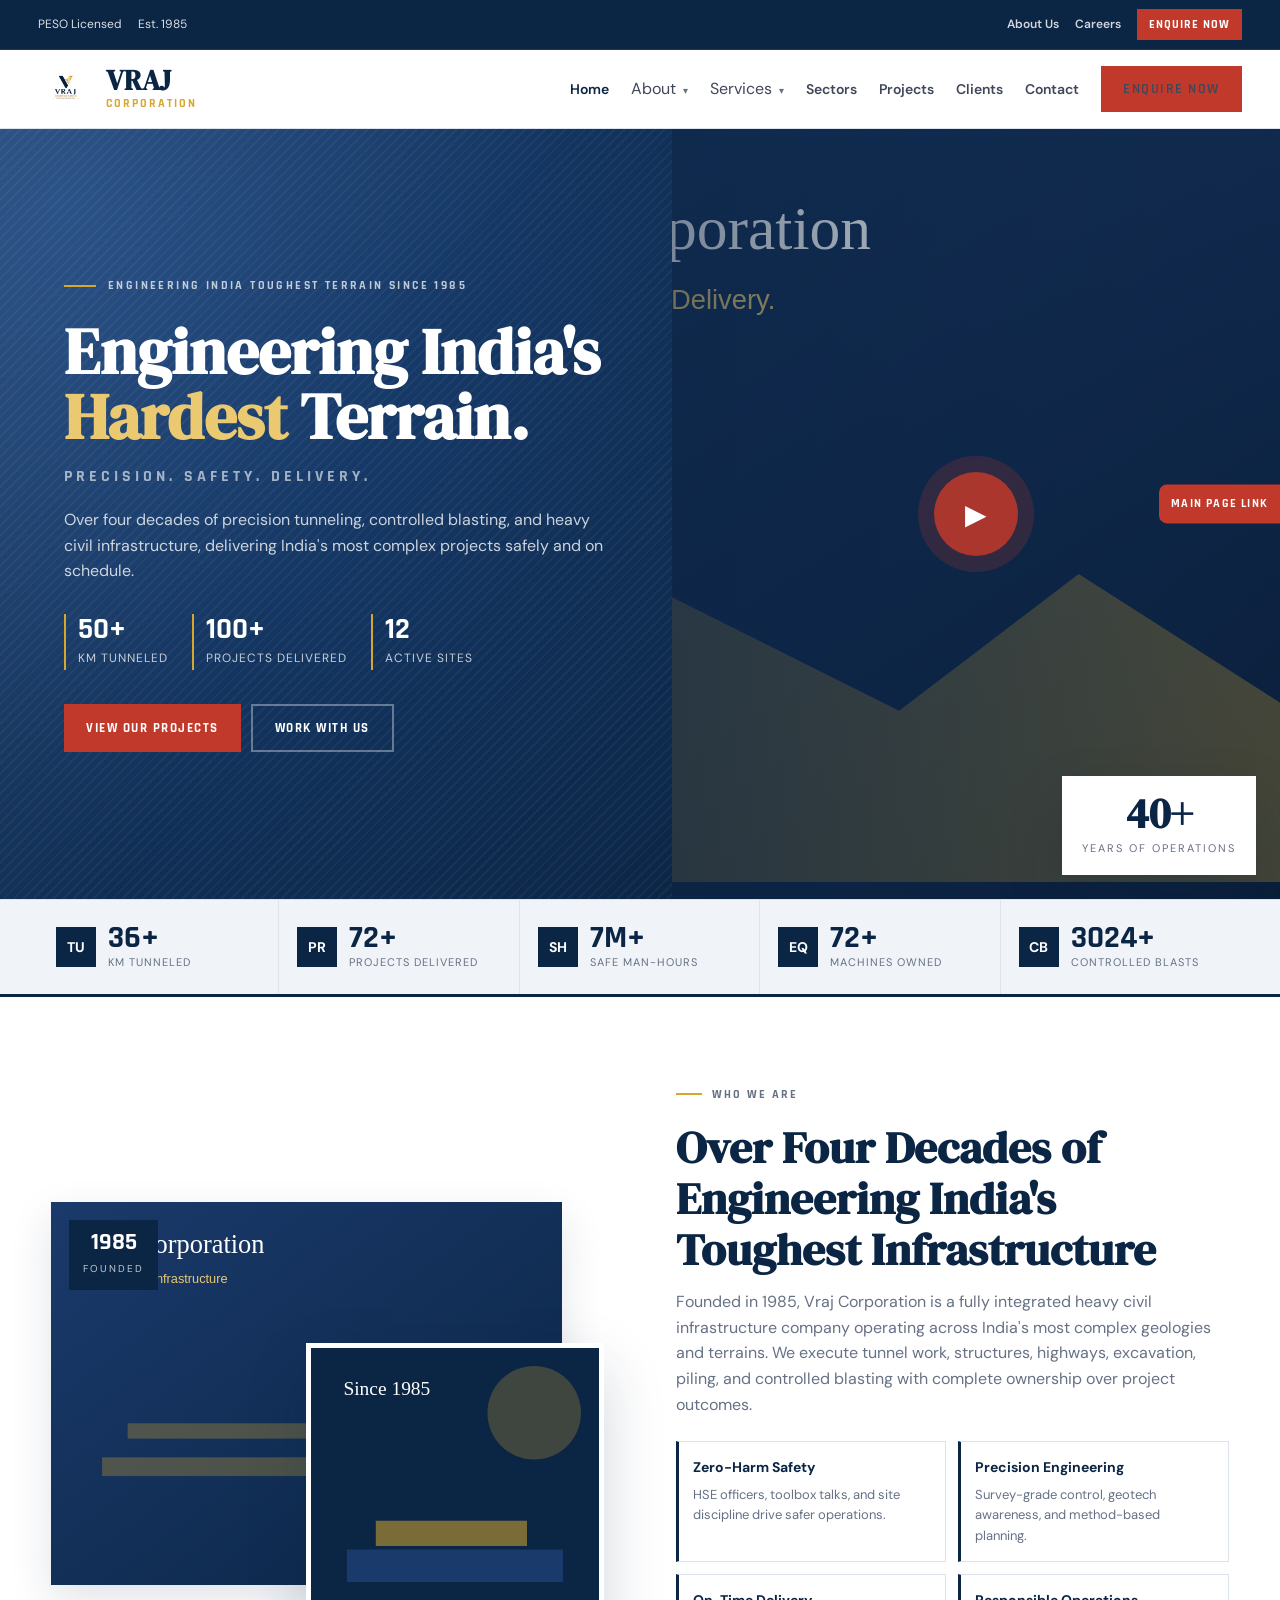
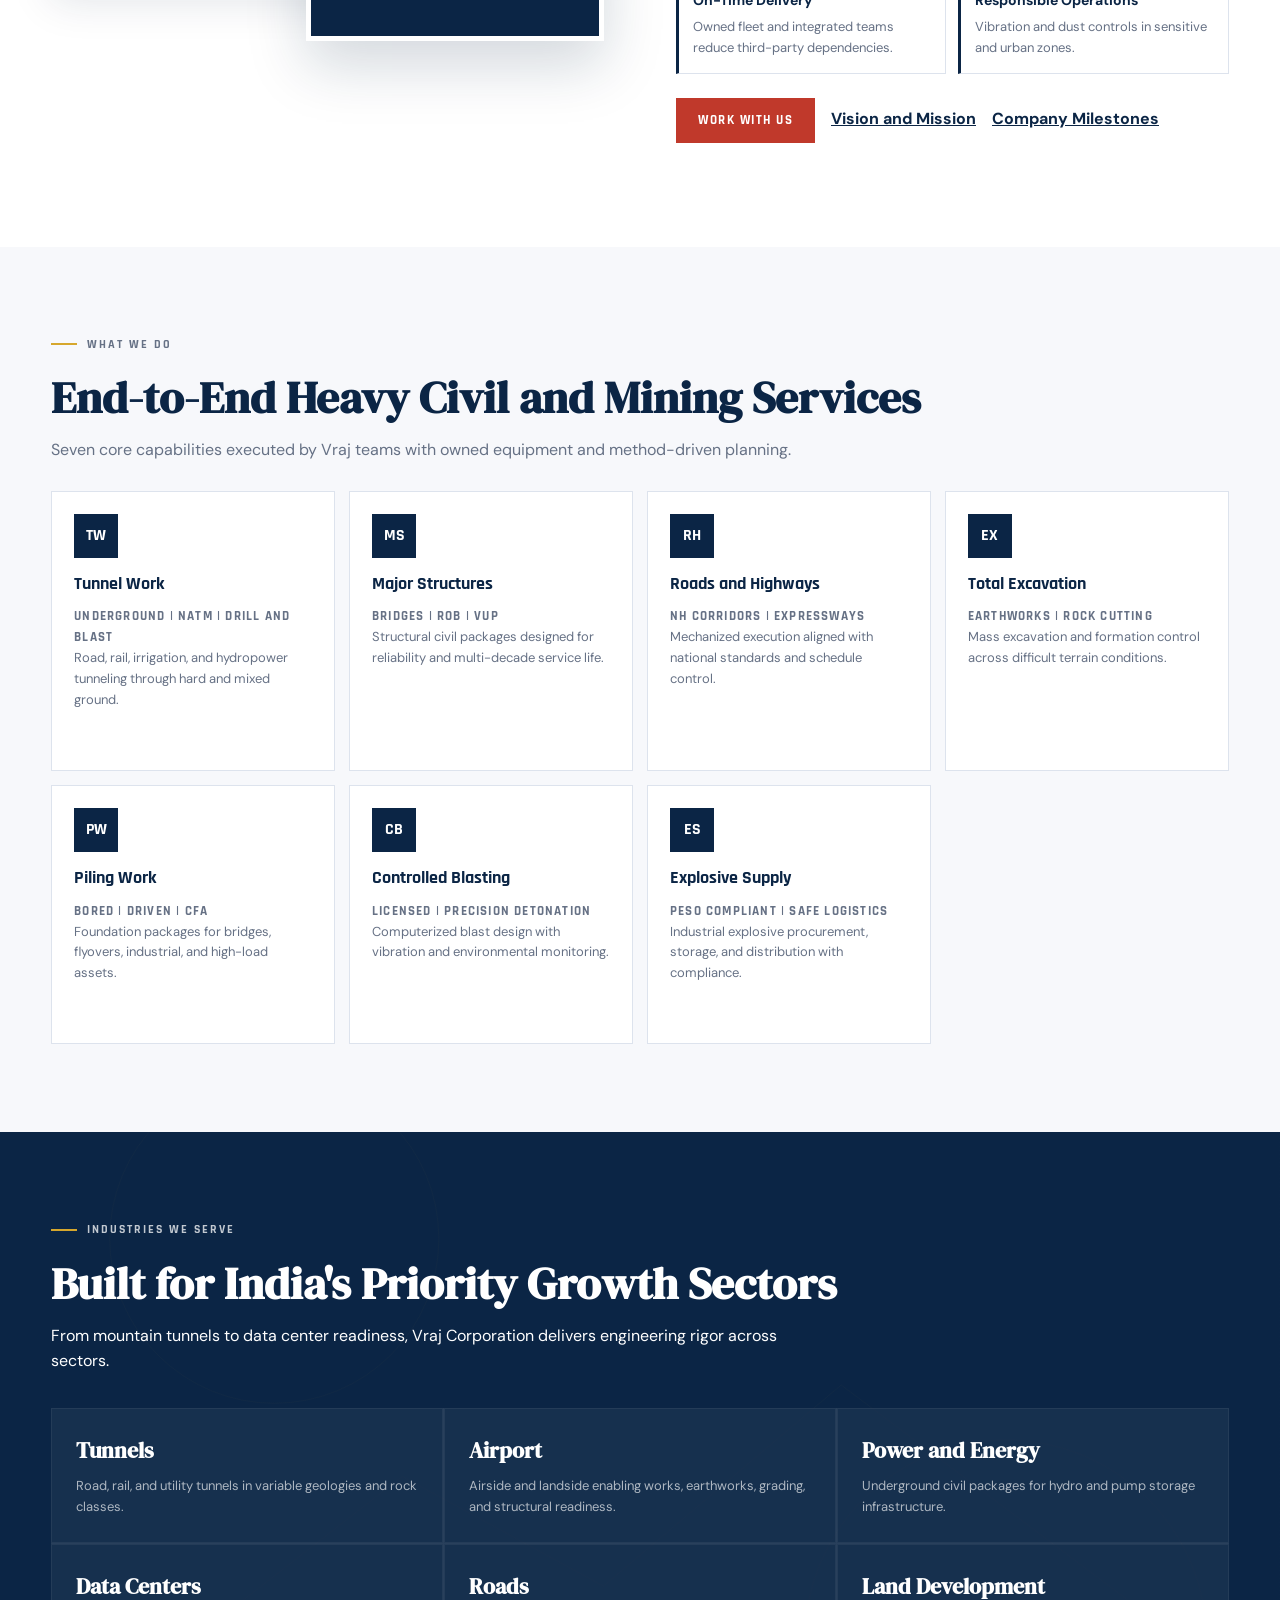
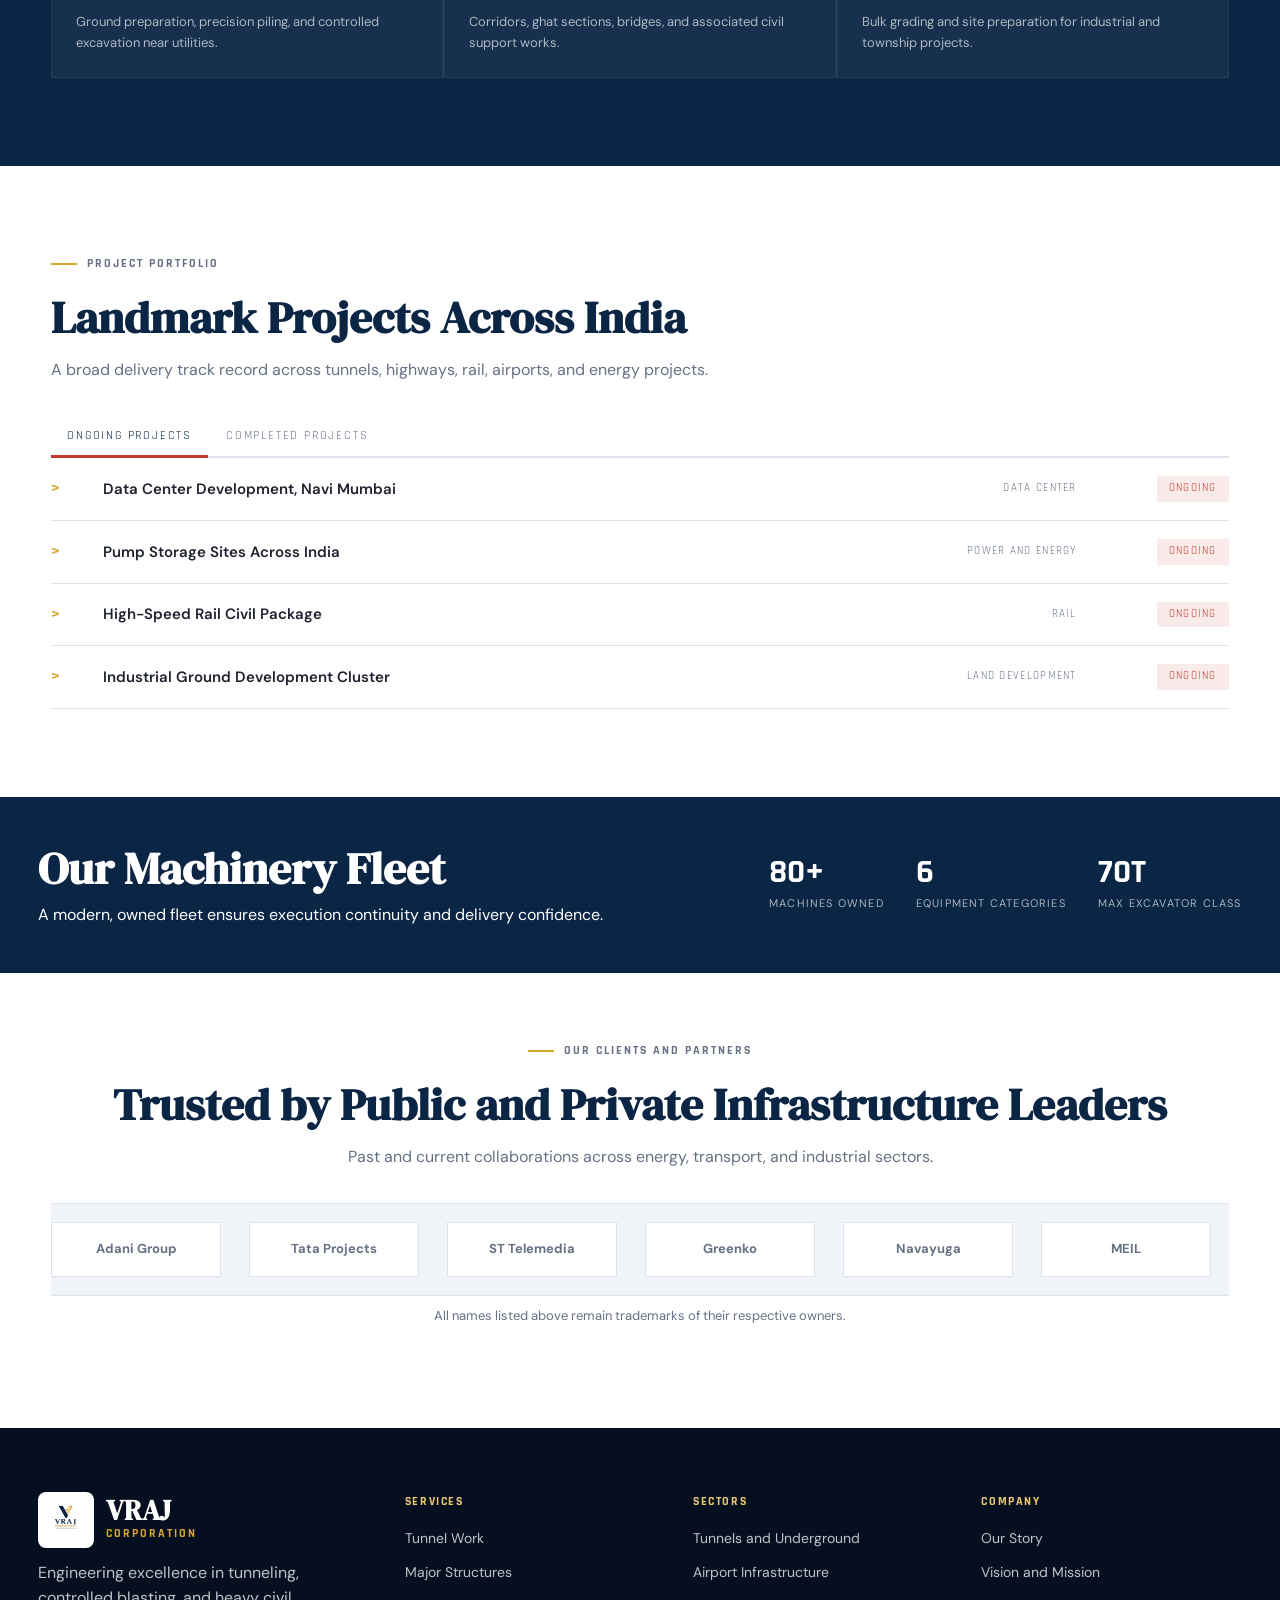
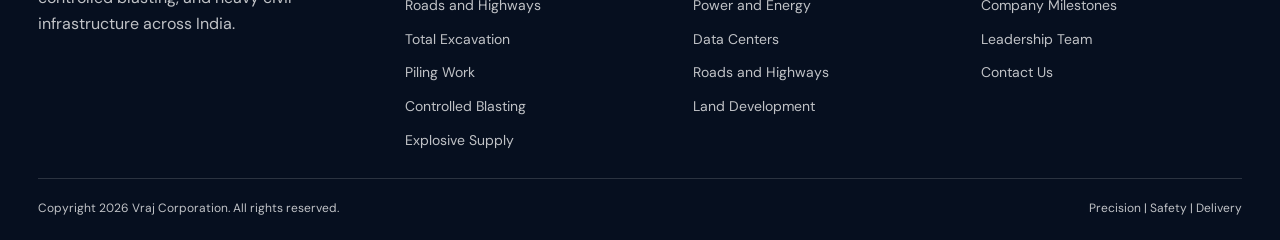
==== index.html @ c0cd8d05 "Initial Vraj Corporation website" ====
<!DOCTYPE html>
<html lang="en">
<head>
  <meta charset="UTF-8" />
  <meta name="viewport" content="width=device-width, initial-scale=1.0" />
  <title>Vraj Corporation | Tunneling and Heavy Civil Infrastructure</title>
  <meta name="description" content="Vraj Corporation delivers tunnel work, controlled blasting, structures, highways, excavation, and piling across India." />
  <link rel="preconnect" href="https://fonts.googleapis.com" />
  <link rel="preconnect" href="https://fonts.gstatic.com" crossorigin />
  <link href="https://fonts.googleapis.com/css2?family=DM+Sans:wght@400;500;700&family=DM+Serif+Display&family=Rajdhani:wght@500;600;700&display=swap" rel="stylesheet" />
  <link rel="stylesheet" href="assets/css/site.css" />
</head>
<body>
  <div class="topbar">
    <div class="topbar-inner">
      <div class="topbar-left">
        <span>PESO Licensed</span>
        <span>Est. 1985</span>
      </div>
      <div class="topbar-right">
        <a href="Vision.html">About Us</a>
        <a href="ContactUs.html">Careers</a>
        <a href="ContactUs.html" class="topbar-pill">Enquire Now</a>
      </div>
    </div>
  </div>

  <header class="site-header">
    <div class="nav-inner">
      <a class="brand" href="index.html">
        <img src="assets/images/vraj-logo.png" alt="Vraj Corporation logo" />
        <span class="brand-mark"><strong>VRAJ</strong><span>CORPORATION</span></span>
      </a>
      <button class="nav-toggle" type="button">Menu</button>
      <nav class="nav-links"><a data-nav href="index.html">Home</a><div class="nav-item has-dropdown"><button class="nav-drop-toggle" type="button">About</button><div class="nav-dropdown nav-simple"><a href="index.html#about">Our Story</a><a href="Vision.html">Vision & Mission</a><a href="CompanyMilestones.html">Company Milestones</a><a href="LeadershipTeam.html">Leadership Team</a></div></div><div class="nav-item has-dropdown nav-services"><button class="nav-drop-toggle" type="button">Services</button><div class="nav-dropdown nav-mega"><a class="mega-link" href="TunnelWork.html"><strong>TW</strong><span>Tunnel Work</span></a><a class="mega-link" href="MajorStructures.html"><strong>MS</strong><span>Major Structures</span></a><a class="mega-link" href="RoadsHighways.html"><strong>RH</strong><span>Roads and Highways</span></a><a class="mega-link" href="TotalExcavation.html"><strong>EX</strong><span>Total Excavation</span></a><a class="mega-link" href="PilingWork.html"><strong>PW</strong><span>Piling Work</span></a><a class="mega-link" href="ControlledBlasting.html"><strong>CB</strong><span>Controlled Blasting</span></a><a class="mega-link" href="ExplosiveSupply.html"><strong>ES</strong><span>Explosive Supply</span></a></div></div><a href="index.html#sectors">Sectors</a><a href="index.html#projects">Projects</a><a href="index.html#clients">Clients</a><a data-nav href="ContactUs.html">Contact</a><a class="btn-primary" href="ContactUs.html">Enquire Now</a></nav>
    </div>
  </header>

  <section id="hero">
    <div class="hero-left">
      <div class="hero-content">
        <div class="hero-eyebrow"><i></i><span>Engineering India toughest terrain since 1985</span></div>
        <h1 class="hero-title">Engineering India's <em>Hardest</em> Terrain.</h1>
        <p class="hero-tagline">Precision. Safety. Delivery.</p>
        <p class="hero-copy">
          Over four decades of precision tunneling, controlled blasting, and heavy civil infrastructure,
          delivering India's most complex projects safely and on schedule.
        </p>
        <div class="hero-stats">
          <div class="hero-stat"><strong>50+</strong><span>Km Tunneled</span></div>
          <div class="hero-stat"><strong>100+</strong><span>Projects Delivered</span></div>
          <div class="hero-stat"><strong>12</strong><span>Active Sites</span></div>
        </div>
        <div class="hero-cta">
          <a class="btn-primary" href="#projects">View Our Projects</a>
          <a class="btn-outline" href="ContactUs.html">Work With Us</a>
        </div>
      </div>
    </div>
    <div class="hero-right">
      <div class="media"></div>
      <button class="play-badge" type="button" aria-label="Play video">&#9654;</button>
      <div class="hero-badge"><strong>40+</strong><span>Years of Operations</span></div>
    </div>
  </section>

  <section class="impact">
    <div class="impact-grid">
      <article class="impact-cell"><div class="impact-icon">TU</div><div><div class="impact-value" data-target="50" data-suffix="+">0</div><div class="impact-label">Km Tunneled</div></div></article>
      <article class="impact-cell"><div class="impact-icon">PR</div><div><div class="impact-value" data-target="100" data-suffix="+">0</div><div class="impact-label">Projects Delivered</div></div></article>
      <article class="impact-cell"><div class="impact-icon">SH</div><div><div class="impact-value" data-target="7" data-suffix="M+">0</div><div class="impact-label">Safe Man-Hours</div></div></article>
      <article class="impact-cell"><div class="impact-icon">EQ</div><div><div class="impact-value" data-target="80" data-suffix="+">0</div><div class="impact-label">Machines Owned</div></div></article>
      <article class="impact-cell"><div class="impact-icon">CB</div><div><div class="impact-value" data-target="5000" data-suffix="+">0</div><div class="impact-label">Controlled Blasts</div></div></article>
    </div>
  </section>

  <section class="section" id="about">
    <div class="section-wrap about-grid">
      <div class="about-stack reveal">
        <div class="about-stamp"><strong>1985</strong><span>Founded</span></div>
        <img class="about-main" src="assets/images/about-main.svg" alt="Underground tunnel execution" />
        <img class="about-sub" src="assets/images/about-sub.svg" alt="Civil site operations" />
      </div>
      <div class="reveal">
        <div class="sec-eyebrow"><div class="sec-eyebrow-bar"></div><span>Who We Are</span></div>
        <h2 class="sec-title">Over Four Decades of Engineering India's Toughest Infrastructure</h2>
        <p class="sec-copy">
          Founded in 1985, Vraj Corporation is a fully integrated heavy civil infrastructure company operating across India's most complex geologies and terrains.
          We execute tunnel work, structures, highways, excavation, piling, and controlled blasting with complete ownership over project outcomes.
        </p>
        <div class="pillar-grid">
          <article class="pillar"><h4>Zero-Harm Safety</h4><p>HSE officers, toolbox talks, and site discipline drive safer operations.</p></article>
          <article class="pillar"><h4>Precision Engineering</h4><p>Survey-grade control, geotech awareness, and method-based planning.</p></article>
          <article class="pillar"><h4>On-Time Delivery</h4><p>Owned fleet and integrated teams reduce third-party dependencies.</p></article>
          <article class="pillar"><h4>Responsible Operations</h4><p>Vibration and dust controls in sensitive and urban zones.</p></article>
        </div>
        <p style="margin-top: 24px;">
          <a class="btn-primary" href="ContactUs.html">Work With Us</a>
          <a style="margin-left: 12px; font-weight: 700; color: var(--navy);" href="Vision.html">Vision and Mission</a>
          <a style="margin-left: 12px; font-weight: 700; color: var(--navy);" href="CompanyMilestones.html">Company Milestones</a>
        </p>
      </div>
    </div>
  </section>

  <section class="section" style="background: var(--off-white);" id="services">
    <div class="section-wrap reveal">
      <div class="sec-eyebrow"><div class="sec-eyebrow-bar"></div><span>What We Do</span></div>
      <h2 class="sec-title">End-to-End Heavy Civil and Mining Services</h2>
      <p class="sec-copy">Seven core capabilities executed by Vraj teams with owned equipment and method-driven planning.</p>
      <div class="card-grid" style="margin-top: 28px;">
        <a class="service-card" href="TunnelWork.html"><div class="service-icon">TW</div><h3>Tunnel Work</h3><p class="service-meta">Underground | NATM | Drill and Blast</p><p>Road, rail, irrigation, and hydropower tunneling through hard and mixed ground.</p><span class="arrow">Read More -></span></a>
        <a class="service-card" href="MajorStructures.html"><div class="service-icon">MS</div><h3>Major Structures</h3><p class="service-meta">Bridges | ROB | VUP</p><p>Structural civil packages designed for reliability and multi-decade service life.</p><span class="arrow">Read More -></span></a>
        <a class="service-card" href="RoadsHighways.html"><div class="service-icon">RH</div><h3>Roads and Highways</h3><p class="service-meta">NH Corridors | Expressways</p><p>Mechanized execution aligned with national standards and schedule control.</p><span class="arrow">Read More -></span></a>
        <a class="service-card" href="TotalExcavation.html"><div class="service-icon">EX</div><h3>Total Excavation</h3><p class="service-meta">Earthworks | Rock Cutting</p><p>Mass excavation and formation control across difficult terrain conditions.</p><span class="arrow">Read More -></span></a>
        <a class="service-card" href="PilingWork.html"><div class="service-icon">PW</div><h3>Piling Work</h3><p class="service-meta">Bored | Driven | CFA</p><p>Foundation packages for bridges, flyovers, industrial, and high-load assets.</p><span class="arrow">Read More -></span></a>
        <a class="service-card" href="ControlledBlasting.html"><div class="service-icon">CB</div><h3>Controlled Blasting</h3><p class="service-meta">Licensed | Precision Detonation</p><p>Computerized blast design with vibration and environmental monitoring.</p><span class="arrow">Read More -></span></a>
        <a class="service-card" href="ExplosiveSupply.html"><div class="service-icon">ES</div><h3>Explosive Supply</h3><p class="service-meta">PESO Compliant | Safe Logistics</p><p>Industrial explosive procurement, storage, and distribution with compliance.</p><span class="arrow">Read More -></span></a>
      </div>
    </div>
  </section>

  <section class="section dark-band" id="sectors">
    <div class="section-wrap reveal">
      <div class="sec-eyebrow"><div class="sec-eyebrow-bar"></div><span style="color: rgba(255,255,255,0.75);">Industries We Serve</span></div>
      <h2 class="sec-title white">Built for India's Priority Growth Sectors</h2>
      <p class="sec-copy white">From mountain tunnels to data center readiness, Vraj Corporation delivers engineering rigor across sectors.</p>
      <div class="sector-grid">
        <article class="sector-tile"><h3>Tunnels</h3><p>Road, rail, and utility tunnels in variable geologies and rock classes.</p></article>
        <article class="sector-tile"><h3>Airport</h3><p>Airside and landside enabling works, earthworks, grading, and structural readiness.</p></article>
        <article class="sector-tile"><h3>Power and Energy</h3><p>Underground civil packages for hydro and pump storage infrastructure.</p></article>
        <article class="sector-tile"><h3>Data Centers</h3><p>Ground preparation, precision piling, and controlled excavation near utilities.</p></article>
        <article class="sector-tile"><h3>Roads</h3><p>Corridors, ghat sections, bridges, and associated civil support works.</p></article>
        <article class="sector-tile"><h3>Land Development</h3><p>Bulk grading and site preparation for industrial and township projects.</p></article>
      </div>
    </div>
  </section>

  <section class="section" id="projects">
    <div class="section-wrap reveal">
      <div class="sec-eyebrow"><div class="sec-eyebrow-bar"></div><span>Project Portfolio</span></div>
      <h2 class="sec-title">Landmark Projects Across India</h2>
      <p class="sec-copy">A broad delivery track record across tunnels, highways, rail, airports, and energy projects.</p>

      <div class="projects-wrap">
        <div class="tab-controls">
          <button class="active" data-tab-btn="tab-ongoing" type="button">Ongoing Projects</button>
          <button data-tab-btn="tab-completed" type="button">Completed Projects</button>
        </div>

        <div id="tab-ongoing" class="tab-panel active">
          <article class="proj-item"><div class="num">></div><div class="title">Data Center Development, Navi Mumbai</div><div class="sector">Data Center</div><div class="status ongoing">Ongoing</div></article>
          <article class="proj-item"><div class="num">></div><div class="title">Pump Storage Sites Across India</div><div class="sector">Power and Energy</div><div class="status ongoing">Ongoing</div></article>
          <article class="proj-item"><div class="num">></div><div class="title">High-Speed Rail Civil Package</div><div class="sector">Rail</div><div class="status ongoing">Ongoing</div></article>
          <article class="proj-item"><div class="num">></div><div class="title">Industrial Ground Development Cluster</div><div class="sector">Land Development</div><div class="status ongoing">Ongoing</div></article>
        </div>

        <div id="tab-completed" class="tab-panel">
          <article class="proj-item"><div class="num">></div><div class="title">Ghat Tunnel Package - National Highway</div><div class="sector">Tunnel</div><div class="status done">Completed</div></article>
          <article class="proj-item"><div class="num">></div><div class="title">Major Bridge Package - National Corridor</div><div class="sector">Structures</div><div class="status done">Completed</div></article>
          <article class="proj-item"><div class="num">></div><div class="title">Airport Site Formation and Excavation Works</div><div class="sector">Airport</div><div class="status done">Completed</div></article>
          <article class="proj-item"><div class="num">></div><div class="title">Dam and Canal Tunnel Works</div><div class="sector">Water Infrastructure</div><div class="status done">Completed</div></article>
        </div>
      </div>
    </div>
  </section>

  <section class="fleet">
    <div class="fleet-row">
      <div>
        <h2 class="sec-title white" style="margin-bottom: 8px;">Our Machinery Fleet</h2>
        <p class="sec-copy white" style="margin: 0;">A modern, owned fleet ensures execution continuity and delivery confidence.</p>
      </div>
      <div class="fleet-stats">
        <div class="fleet-stat"><strong>80+</strong><span>Machines Owned</span></div>
        <div class="fleet-stat"><strong>6</strong><span>Equipment Categories</span></div>
        <div class="fleet-stat"><strong>70T</strong><span>Max Excavator Class</span></div>
      </div>
    </div>
  </section>

  <section class="section" id="clients" style="padding-top: 68px;">
    <div class="section-wrap reveal" style="text-align: center;">
      <div class="sec-eyebrow" style="justify-content: center;"><div class="sec-eyebrow-bar"></div><span>Our Clients and Partners</span></div>
      <h2 class="sec-title">Trusted by Public and Private Infrastructure Leaders</h2>
      <p class="sec-copy" style="margin: 0 auto;">Past and current collaborations across energy, transport, and industrial sectors.</p>
      <div class="logo-ticker">
        <div class="ticker-track">
          <div class="ticker-chip">Adani Group</div><div class="ticker-chip">Tata Projects</div><div class="ticker-chip">ST Telemedia</div><div class="ticker-chip">Greenko</div><div class="ticker-chip">Navayuga</div><div class="ticker-chip">MEIL</div><div class="ticker-chip">GVK</div>
          <div class="ticker-chip">Adani Group</div><div class="ticker-chip">Tata Projects</div><div class="ticker-chip">ST Telemedia</div><div class="ticker-chip">Greenko</div><div class="ticker-chip">Navayuga</div><div class="ticker-chip">MEIL</div><div class="ticker-chip">GVK</div>
        </div>
      </div>
      <p class="notice">All names listed above remain trademarks of their respective owners.</p>
    </div>
  </section>

  <footer class="site-footer">
    <div class="footer-grid">
      <div>
        <a class="brand" href="index.html" style="margin-bottom: 12px; display: inline-flex;">
          <img src="assets/images/vraj-logo.png" alt="Vraj Corporation logo" />
          <span class="brand-mark"><strong style="color: #fff;">VRAJ</strong><span>CORPORATION</span></span>
        </a>
        <p style="margin: 0;">Engineering excellence in tunneling, controlled blasting, and heavy civil infrastructure across India.</p>
      </div>
      <div>
        <h4>Services</h4>
        <ul>
          <li><a href="TunnelWork.html">Tunnel Work</a></li>
          <li><a href="MajorStructures.html">Major Structures</a></li>
          <li><a href="RoadsHighways.html">Roads and Highways</a></li>
          <li><a href="TotalExcavation.html">Total Excavation</a></li>
          <li><a href="PilingWork.html">Piling Work</a></li>
          <li><a href="ControlledBlasting.html">Controlled Blasting</a></li>
          <li><a href="ExplosiveSupply.html">Explosive Supply</a></li>
        </ul>
      </div>
      <div>
        <h4>Sectors</h4>
        <ul>
          <li><a href="index.html#sectors">Tunnels and Underground</a></li>
          <li><a href="index.html#sectors">Airport Infrastructure</a></li>
          <li><a href="index.html#sectors">Power and Energy</a></li>
          <li><a href="index.html#sectors">Data Centers</a></li>
          <li><a href="index.html#sectors">Roads and Highways</a></li>
          <li><a href="index.html#sectors">Land Development</a></li>
        </ul>
      </div>
      <div>
        <h4>Company</h4>
        <ul>
          <li><a href="index.html#about">Our Story</a></li>
          <li><a href="Vision.html">Vision and Mission</a></li>
          <li><a href="CompanyMilestones.html">Company Milestones</a></li>
          <li><a href="LeadershipTeam.html">Leadership Team</a></li>
          <li><a href="ContactUs.html">Contact Us</a></li>
        </ul>
      </div>
    </div>
    <div class="footer-bottom">
      <span>Copyright 2026 Vraj Corporation. All rights reserved.</span>
      <span>Precision | Safety | Delivery</span>
    </div>
  </footer>

  <a class="side-link" href="https://github.com/svish001/Vraj_Corporation" target="_blank" rel="noopener noreferrer">Main Page Link</a>

  <script src="assets/js/site.js"></script>
</body>
</html>
---- assets/css/site.css ----
:root {
  --navy: #0b2545;
  --navy-mid: #1a3a6b;
  --gold: #d6a72d;
  --gold-soft: #ebc970;
  --red: #c0392b;
  --off-white: #f7f8fb;
  --white: #ffffff;
  --grey-100: #f0f3f8;
  --grey-200: #dde3ed;
  --grey-400: #667185;
  --grey-600: #3f4759;
  --grey-800: #1f2330;
  --shadow-md: 0 16px 40px rgba(11, 37, 69, 0.12);
  --shadow-lg: 0 24px 56px rgba(11, 37, 69, 0.18);
}

* {
  box-sizing: border-box;
}

html,
body {
  margin: 0;
  padding: 0;
}

body {
  font-family: "DM Sans", sans-serif;
  color: var(--grey-800);
  background: var(--white);
  line-height: 1.6;
}

a {
  color: inherit;
}

img {
  max-width: 100%;
}

.section-wrap {
  width: min(1200px, 92vw);
  margin: 0 auto;
}

.section {
  padding: 88px 0;
}

.sec-eyebrow {
  display: flex;
  align-items: center;
  gap: 10px;
  margin-bottom: 18px;
}

.sec-eyebrow-bar {
  width: 26px;
  height: 2px;
  background: var(--gold);
}

.sec-eyebrow span {
  font-family: "Rajdhani", sans-serif;
  letter-spacing: 2px;
  text-transform: uppercase;
  color: var(--grey-400);
  font-size: 12px;
  font-weight: 700;
}

.sec-title {
  font-family: "DM Serif Display", serif;
  font-size: clamp(28px, 3.5vw, 46px);
  line-height: 1.14;
  margin: 0 0 14px;
  color: var(--navy);
}

.sec-title.white,
.sec-copy.white {
  color: var(--white);
}

.sec-copy {
  color: var(--grey-400);
  margin: 0;
  max-width: 760px;
}

.topbar {
  background: var(--navy);
  border-bottom: 1px solid rgba(255, 255, 255, 0.1);
  font-size: 12px;
  color: rgba(255, 255, 255, 0.85);
}

.topbar-inner {
  width: min(1240px, 94vw);
  margin: 0 auto;
  display: flex;
  justify-content: space-between;
  align-items: center;
  gap: 18px;
  padding: 9px 0;
}

.topbar-left,
.topbar-right {
  display: flex;
  align-items: center;
  gap: 16px;
}

.topbar-right a {
  color: rgba(255, 255, 255, 0.82);
  text-decoration: none;
  font-weight: 600;
}

.topbar-right a:hover {
  color: var(--white);
}

.topbar-pill {
  background: var(--red);
  color: var(--white) !important;
  padding: 6px 12px;
  text-transform: uppercase;
  letter-spacing: 1px;
  font-family: "Rajdhani", sans-serif;
  font-weight: 700 !important;
}

header.site-header {
  position: sticky;
  top: 0;
  z-index: 100;
  background: rgba(255, 255, 255, 0.97);
  backdrop-filter: blur(8px);
  border-bottom: 1px solid var(--grey-200);
}

.nav-inner {
  width: min(1240px, 94vw);
  margin: 0 auto;
  min-height: 78px;
  display: flex;
  align-items: center;
  justify-content: space-between;
  gap: 16px;
}

.brand {
  display: flex;
  align-items: center;
  gap: 12px;
  text-decoration: none;
}

.brand img {
  width: 56px;
  height: 56px;
  object-fit: contain;
  border-radius: 8px;
  background: var(--white);
}

.brand-mark {
  display: grid;
}

.brand-mark strong {
  font-family: "DM Serif Display", serif;
  color: var(--navy);
  font-size: 28px;
  line-height: 1;
}

.brand-mark span {
  font-family: "Rajdhani", sans-serif;
  letter-spacing: 2px;
  text-transform: uppercase;
  color: var(--gold);
  font-size: 12px;
  font-weight: 700;
}

.nav-links {
  display: flex;
  align-items: center;
  gap: 22px;
}

.nav-links > a,
.nav-drop-toggle {
  text-decoration: none;
  color: var(--grey-600);
  font-size: 14px;
  font-weight: 600;
}

.nav-drop-toggle {
  border: 0;
  background: transparent;
  cursor: pointer;
  font: inherit;
  padding: 0;
}

.nav-links > a:hover,
.nav-links > a.active,
.nav-drop-toggle:hover {
  color: var(--navy);
}

.nav-item {
  position: relative;
}

.has-dropdown .nav-drop-toggle::after {
  content: "\25BE";
  font-size: 10px;
  margin-left: 7px;
  color: var(--grey-400);
}

.nav-dropdown {
  position: absolute;
  top: calc(100% + 18px);
  left: 0;
  background: var(--white);
  border: 1px solid var(--grey-200);
  box-shadow: var(--shadow-md);
  opacity: 0;
  pointer-events: none;
  transform: translateY(8px);
  transition: opacity 0.2s ease, transform 0.2s ease;
  z-index: 200;
}

.has-dropdown:hover .nav-dropdown,
.has-dropdown.open .nav-dropdown {
  opacity: 1;
  pointer-events: auto;
  transform: translateY(0);
}

.nav-simple {
  min-width: 290px;
}

.nav-simple a {
  display: block;
  padding: 14px 16px;
  color: var(--grey-600);
  text-decoration: none;
  border-left: 3px solid transparent;
  font-weight: 600;
}

.nav-simple a:hover {
  background: var(--grey-100);
  color: var(--navy);
  border-left-color: var(--red);
}

.nav-services .nav-dropdown {
  left: -240px;
}

.nav-mega {
  width: min(940px, 86vw);
  display: grid;
  grid-template-columns: repeat(3, 1fr);
  gap: 0;
  padding: 10px;
}

.mega-link {
  display: block;
  padding: 14px;
  text-decoration: none;
  border: 1px solid transparent;
}

.mega-link strong {
  display: block;
  color: var(--navy);
  font-family: "Rajdhani", sans-serif;
  font-size: 24px;
  line-height: 1;
  margin-bottom: 6px;
}

.mega-link span {
  color: var(--grey-400);
  font-size: 12px;
  line-height: 1.4;
}

.mega-link:hover {
  border-color: var(--grey-200);
  background: var(--grey-100);
}

.btn-primary,
.btn-outline {
  display: inline-flex;
  align-items: center;
  justify-content: center;
  gap: 8px;
  padding: 12px 22px;
  text-decoration: none;
  text-transform: uppercase;
  letter-spacing: 1.5px;
  font-family: "Rajdhani", sans-serif;
  font-size: 13px;
  font-weight: 700;
  transition: all 0.25s;
}

.btn-primary {
  border: none;
  background: var(--red);
  color: var(--white);
}

.btn-primary:hover {
  transform: translateY(-2px);
  box-shadow: var(--shadow-md);
}

.btn-outline {
  border: 2px solid rgba(255, 255, 255, 0.35);
  color: var(--white);
}

.btn-outline.dark {
  border-color: var(--navy);
  color: var(--navy);
}

.btn-outline:hover,
.btn-outline.dark:hover {
  background: var(--navy);
  border-color: var(--navy);
  color: var(--white);
}

.nav-toggle {
  display: none;
}

#hero {
  min-height: calc(100vh - 130px);
  display: grid;
  grid-template-columns: 1.05fr 0.95fr;
}

.hero-left {
  position: relative;
  overflow: hidden;
  background: radial-gradient(circle at 10% 10%, #1d477f, var(--navy));
  color: var(--white);
  display: flex;
  align-items: center;
  padding: 68px 5vw;
}

.hero-left::before {
  content: "";
  position: absolute;
  inset: 0;
  background:
    linear-gradient(120deg, rgba(255, 255, 255, 0.08) 0%, rgba(255, 255, 255, 0) 50%),
    repeating-linear-gradient(135deg, rgba(255, 255, 255, 0.04) 0 2px, transparent 2px 7px);
}

.hero-content {
  position: relative;
  z-index: 1;
  max-width: 590px;
}

.hero-eyebrow {
  margin-bottom: 24px;
  display: flex;
  align-items: center;
  gap: 12px;
}

.hero-eyebrow i {
  width: 32px;
  height: 2px;
  background: var(--gold);
}

.hero-eyebrow span {
  font-family: "Rajdhani", sans-serif;
  font-size: 12px;
  letter-spacing: 2.4px;
  text-transform: uppercase;
  font-weight: 700;
  color: rgba(255, 255, 255, 0.72);
}

.hero-title {
  margin: 0;
  font-family: "DM Serif Display", serif;
  font-size: clamp(36px, 5vw, 72px);
  line-height: 1.02;
}

.hero-title em {
  color: var(--gold-soft);
  font-style: normal;
}

.hero-tagline {
  margin: 14px 0 18px;
  font-family: "Rajdhani", sans-serif;
  text-transform: uppercase;
  letter-spacing: 4px;
  font-weight: 700;
  color: rgba(255, 255, 255, 0.6);
}

.hero-copy {
  color: rgba(255, 255, 255, 0.78);
  margin-bottom: 30px;
}

.hero-stats {
  display: flex;
  flex-wrap: wrap;
  gap: 24px;
  margin-bottom: 34px;
}

.hero-stat {
  border-left: 2px solid var(--gold);
  padding-left: 12px;
}

.hero-stat strong {
  display: block;
  font-family: "Rajdhani", sans-serif;
  font-size: 30px;
  line-height: 1;
}

.hero-stat span {
  font-size: 12px;
  text-transform: uppercase;
  letter-spacing: 1px;
  opacity: 0.75;
}

.hero-cta {
  display: flex;
  flex-wrap: wrap;
  gap: 10px;
}

.hero-right {
  position: relative;
  overflow: hidden;
}

.hero-right .media {
  position: absolute;
  inset: 0;
  background:
    linear-gradient(to right, rgba(11, 37, 69, 0.55), rgba(11, 37, 69, 0.08)),
    url("../images/hero-site.svg") center / cover no-repeat;
  transform: scale(1);
  transition: transform 8s ease;
}

.hero-right:hover .media {
  transform: scale(1.05);
}

.play-badge {
  position: absolute;
  left: 50%;
  top: 50%;
  transform: translate(-50%, -50%);
  width: 84px;
  height: 84px;
  border-radius: 50%;
  display: grid;
  place-items: center;
  border: 0;
  background: rgba(192, 57, 43, 0.88);
  color: var(--white);
  font-size: 28px;
  cursor: pointer;
  box-shadow: 0 0 0 16px rgba(192, 57, 43, 0.2);
}

.hero-badge {
  position: absolute;
  right: 24px;
  bottom: 24px;
  background: var(--white);
  padding: 16px 20px;
  min-width: 140px;
  text-align: center;
  box-shadow: var(--shadow-lg);
}

.hero-badge strong {
  display: block;
  font-family: "DM Serif Display", serif;
  font-size: 42px;
  color: var(--navy);
  line-height: 1;
}

.hero-badge span {
  text-transform: uppercase;
  letter-spacing: 2px;
  color: var(--grey-400);
  font-size: 11px;
}

.impact {
  background: var(--grey-100);
  border-top: 1px solid var(--grey-200);
  border-bottom: 3px solid var(--navy);
}

.impact-grid {
  width: min(1240px, 94vw);
  margin: 0 auto;
  display: grid;
  grid-template-columns: repeat(5, 1fr);
}

.impact-cell {
  display: flex;
  align-items: center;
  gap: 12px;
  padding: 22px 18px;
  border-right: 1px solid var(--grey-200);
}

.impact-cell:last-child {
  border-right: none;
}

.impact-icon {
  width: 40px;
  height: 40px;
  display: grid;
  place-items: center;
  font-size: 14px;
  font-weight: 700;
  color: var(--white);
  background: var(--navy);
}

.impact-value {
  font-family: "Rajdhani", sans-serif;
  color: var(--navy);
  font-size: 32px;
  line-height: 1;
  font-weight: 700;
}

.impact-label {
  font-size: 11px;
  letter-spacing: 1px;
  text-transform: uppercase;
  color: var(--grey-400);
}

.about-grid {
  display: grid;
  grid-template-columns: 1fr 1fr;
  gap: 72px;
  align-items: center;
}

.about-stack {
  position: relative;
  padding-right: 42px;
  padding-bottom: 48px;
}

.about-main {
  width: 100%;
  aspect-ratio: 4 / 3;
  object-fit: cover;
  box-shadow: var(--shadow-md);
}

.about-sub {
  width: 54%;
  position: absolute;
  right: 0;
  bottom: 0;
  border: 5px solid var(--white);
  box-shadow: var(--shadow-lg);
}

.about-stamp {
  position: absolute;
  left: 18px;
  top: 18px;
  background: var(--navy);
  color: var(--white);
  padding: 10px 14px;
  z-index: 2;
  text-align: center;
}

.about-stamp strong {
  display: block;
  font-family: "Rajdhani", sans-serif;
  font-size: 24px;
  line-height: 1;
}

.about-stamp span {
  font-size: 10px;
  letter-spacing: 2px;
  text-transform: uppercase;
  opacity: 0.75;
}

.pillar-grid {
  display: grid;
  grid-template-columns: 1fr 1fr;
  gap: 12px;
  margin-top: 24px;
}

.pillar {
  border: 1px solid var(--grey-200);
  border-left: 3px solid var(--navy);
  padding: 14px 14px;
}

.pillar h4 {
  margin: 0 0 6px;
  font-size: 14px;
  color: var(--navy);
}

.pillar p {
  margin: 0;
  color: var(--grey-400);
  font-size: 13px;
}

.card-grid {
  display: grid;
  grid-template-columns: repeat(4, 1fr);
  gap: 14px;
}

.service-card {
  display: flex;
  flex-direction: column;
  text-decoration: none;
  border: 1px solid var(--grey-200);
  background: var(--white);
  padding: 22px;
  transition: all 0.25s;
}

.service-card:hover {
  transform: translateY(-4px);
  box-shadow: var(--shadow-md);
  border-color: var(--navy-mid);
}

.service-icon {
  width: 44px;
  height: 44px;
  display: grid;
  place-items: center;
  color: var(--white);
  background: var(--navy);
  font-family: "Rajdhani", sans-serif;
  font-weight: 700;
  margin-bottom: 12px;
}

.service-card h3 {
  margin: 0 0 8px;
  font-family: "Rajdhani", sans-serif;
  font-size: 18px;
  color: var(--navy);
}

.service-meta {
  margin: 0 0 10px;
  font-family: "Rajdhani", sans-serif;
  font-size: 11px;
  letter-spacing: 1.2px;
  color: var(--red);
  text-transform: uppercase;
  font-weight: 700;
}

.service-card p {
  margin: 0;
  color: var(--grey-400);
  font-size: 13px;
}

.service-card .arrow {
  margin-top: 12px;
  color: var(--navy);
  font-weight: 700;
  opacity: 0;
  transition: opacity 0.25s;
}

.service-card:hover .arrow {
  opacity: 1;
}

.dark-band {
  background:
    linear-gradient(rgba(11, 37, 69, 0.86), rgba(11, 37, 69, 0.88)),
    url("../images/sectors-bg.svg") center / cover no-repeat;
}

.sector-grid {
  display: grid;
  grid-template-columns: repeat(3, 1fr);
  gap: 1px;
  background: rgba(255, 255, 255, 0.12);
  margin-top: 34px;
}

.sector-tile {
  background: rgba(11, 37, 69, 0.6);
  padding: 24px;
  border: 1px solid rgba(255, 255, 255, 0.06);
}

.sector-tile h3 {
  margin: 0 0 8px;
  color: var(--white);
  font-family: "DM Serif Display", serif;
  font-size: 22px;
}

.sector-tile p {
  margin: 0;
  color: rgba(255, 255, 255, 0.65);
  font-size: 13px;
}

.projects-wrap {
  margin-top: 34px;
}

.tab-controls {
  display: flex;
  border-bottom: 2px solid var(--grey-200);
  gap: 2px;
}

.tab-controls button {
  border: 0;
  background: transparent;
  cursor: pointer;
  padding: 12px 16px;
  font-family: "Rajdhani", sans-serif;
  text-transform: uppercase;
  letter-spacing: 1.8px;
  font-size: 12px;
  color: var(--grey-400);
  border-bottom: 3px solid transparent;
  margin-bottom: -2px;
}

.tab-controls button.active {
  color: var(--navy);
  border-bottom-color: var(--red);
}

.tab-panel {
  display: none;
}

.tab-panel.active {
  display: block;
}

.proj-item {
  display: grid;
  grid-template-columns: 40px 1fr 220px 140px;
  gap: 12px;
  align-items: center;
  border-bottom: 1px solid var(--grey-200);
  padding: 18px 0;
}

.proj-item .num {
  color: var(--gold);
  font-family: "Rajdhani", sans-serif;
  font-weight: 700;
}

.proj-item .title {
  font-size: 15px;
  font-weight: 600;
}

.proj-item .sector {
  text-transform: uppercase;
  letter-spacing: 1.3px;
  color: var(--grey-400);
  font-family: "Rajdhani", sans-serif;
  text-align: right;
  font-size: 11px;
}

.proj-item .status {
  justify-self: end;
  text-transform: uppercase;
  letter-spacing: 1.3px;
  font-family: "Rajdhani", sans-serif;
  font-size: 11px;
  padding: 4px 12px;
}

.status.ongoing {
  background: rgba(192, 57, 43, 0.1);
  color: var(--red);
}

.status.done {
  background: var(--grey-100);
  color: var(--grey-400);
}

.fleet {
  background: var(--navy);
  padding: 46px 0;
}

.fleet-row {
  width: min(1240px, 94vw);
  margin: 0 auto;
  display: flex;
  align-items: center;
  justify-content: space-between;
  gap: 28px;
  color: var(--white);
}

.fleet-stats {
  display: flex;
  gap: 32px;
}

.fleet-stat strong {
  display: block;
  font-family: "Rajdhani", sans-serif;
  font-size: 34px;
  line-height: 1;
}

.fleet-stat span {
  font-size: 11px;
  letter-spacing: 1.2px;
  text-transform: uppercase;
  color: rgba(255, 255, 255, 0.65);
}

.logo-ticker {
  margin-top: 34px;
  overflow: hidden;
  border-top: 1px solid var(--grey-200);
  border-bottom: 1px solid var(--grey-200);
  background: var(--grey-100);
}

.ticker-track {
  display: flex;
  gap: 28px;
  width: max-content;
  padding: 18px 0;
  animation: ticker 32s linear infinite;
}

.ticker-chip {
  flex-shrink: 0;
  border: 1px solid var(--grey-200);
  background: var(--white);
  color: var(--grey-400);
  min-width: 170px;
  text-align: center;
  padding: 16px 10px;
  font-size: 13px;
  font-weight: 700;
}

@keyframes ticker {
  from {
    transform: translateX(0);
  }
  to {
    transform: translateX(-50%);
  }
}

footer.site-footer {
  background: #060f1f;
  color: rgba(255, 255, 255, 0.75);
  padding: 64px 0 22px;
}

.footer-grid {
  width: min(1240px, 94vw);
  margin: 0 auto;
  display: grid;
  grid-template-columns: 1.3fr 1fr 1fr 1fr;
  gap: 28px;
}

.footer-grid h4 {
  margin: 0 0 14px;
  font-family: "Rajdhani", sans-serif;
  text-transform: uppercase;
  letter-spacing: 1.6px;
  font-size: 12px;
  color: var(--gold-soft);
}

.footer-grid ul {
  list-style: none;
  margin: 0;
  padding: 0;
}

.footer-grid li + li {
  margin-top: 8px;
}

.footer-grid a {
  text-decoration: none;
  color: rgba(255, 255, 255, 0.75);
  font-size: 14px;
}

.footer-grid a:hover {
  color: var(--gold-soft);
}

.footer-bottom {
  width: min(1240px, 94vw);
  margin: 26px auto 0;
  padding-top: 20px;
  border-top: 1px solid rgba(255, 255, 255, 0.15);
  display: flex;
  justify-content: space-between;
  gap: 10px;
  flex-wrap: wrap;
  font-size: 12px;
}

.page-hero {
  background:
    linear-gradient(120deg, rgba(11, 37, 69, 0.96), rgba(11, 37, 69, 0.78)),
    url("../images/page-hero.svg") center / cover no-repeat;
  color: var(--white);
  padding: 100px 0 88px;
}

.page-hero h1 {
  margin: 0 0 12px;
  font-family: "DM Serif Display", serif;
  font-size: clamp(34px, 4.2vw, 58px);
  line-height: 1.08;
}

.page-hero p {
  max-width: 760px;
  margin: 0;
  color: rgba(255, 255, 255, 0.8);
}

.split {
  display: grid;
  grid-template-columns: 1fr 1fr;
  gap: 36px;
}

.panel {
  border: 1px solid var(--grey-200);
  padding: 22px;
  background: var(--white);
}

.panel h3 {
  margin-top: 0;
  color: var(--navy);
}

.kpi-row {
  display: grid;
  grid-template-columns: repeat(4, 1fr);
  gap: 12px;
  margin-top: 22px;
}

.kpi {
  background: var(--navy);
  color: var(--white);
  padding: 18px;
}

.kpi strong {
  display: block;
  font-family: "Rajdhani", sans-serif;
  font-size: 30px;
  line-height: 1;
}

.kpi span {
  font-size: 11px;
  text-transform: uppercase;
  letter-spacing: 1px;
  opacity: 0.72;
}

.list-clean {
  margin: 0;
  padding-left: 18px;
}

.list-clean li {
  margin-bottom: 8px;
}

.contact-grid {
  display: grid;
  grid-template-columns: 1fr 1fr;
  gap: 24px;
}

.contact-form {
  background: var(--white);
  border: 1px solid var(--grey-200);
  padding: 24px;
}

.contact-form label {
  display: block;
  margin-bottom: 6px;
  font-size: 13px;
  font-weight: 600;
  color: var(--grey-600);
}

.contact-form input,
.contact-form textarea,
.contact-form select {
  width: 100%;
  padding: 12px;
  border: 1px solid var(--grey-200);
  margin-bottom: 14px;
  font: inherit;
}

.contact-form button {
  border: 0;
}

.notice {
  margin-top: 10px;
  font-size: 13px;
  color: var(--grey-400);
}

.side-link {
  position: fixed;
  right: 0;
  top: 56%;
  transform: translateY(-50%);
  background: var(--red);
  color: var(--white);
  text-decoration: none;
  padding: 10px 12px;
  border-radius: 8px 0 0 8px;
  font-family: "Rajdhani", sans-serif;
  font-size: 12px;
  letter-spacing: 1.2px;
  text-transform: uppercase;
  font-weight: 700;
  z-index: 120;
}

.side-link:hover {
  background: #ad3327;
}

.reveal {
  opacity: 0;
  transform: translateY(22px);
  transition: all 0.5s ease;
}

.reveal.visible {
  opacity: 1;
  transform: translateY(0);
}

@media (max-width: 1024px) {
  .card-grid {
    grid-template-columns: repeat(2, 1fr);
  }

  .sector-grid {
    grid-template-columns: repeat(2, 1fr);
  }

  .impact-grid {
    grid-template-columns: repeat(3, 1fr);
  }

  .kpi-row {
    grid-template-columns: repeat(2, 1fr);
  }
}

@media (max-width: 860px) {
  .nav-links {
    position: fixed;
    left: 0;
    right: 0;
    top: 79px;
    background: var(--white);
    border-bottom: 1px solid var(--grey-200);
    flex-direction: column;
    align-items: flex-start;
    padding: 16px 3vw 20px;
    transform: scaleY(0);
    transform-origin: top;
    opacity: 0;
    pointer-events: none;
    transition: 0.25s;
  }

  .nav-links > a,
  .nav-drop-toggle {
    width: 100%;
    text-align: left;
    padding: 4px 0;
  }

  .nav-item {
    width: 100%;
  }

  .nav-dropdown {
    position: static;
    width: 100%;
    border: 1px solid var(--grey-200);
    box-shadow: none;
    opacity: 1;
    pointer-events: auto;
    transform: none;
    display: none;
    margin: 8px 0 4px;
  }

  .has-dropdown:hover .nav-dropdown {
    display: none;
  }

  .has-dropdown.open .nav-dropdown {
    display: block;
  }

  .nav-services .nav-dropdown {
    left: 0;
  }

  .nav-mega {
    width: 100%;
    grid-template-columns: 1fr;
    padding: 8px;
  }

  .mega-link strong {
    font-size: 20px;
  }

  .nav-links.open {
    transform: scaleY(1);
    opacity: 1;
    pointer-events: auto;
  }

  .nav-toggle {
    display: inline-flex;
    border: 1px solid var(--grey-200);
    background: var(--white);
    color: var(--navy);
    font-family: "Rajdhani", sans-serif;
    letter-spacing: 1px;
    font-size: 13px;
    text-transform: uppercase;
    padding: 8px 12px;
  }

  #hero {
    grid-template-columns: 1fr;
    min-height: auto;
  }

  .hero-right {
    min-height: 320px;
  }

  .about-grid,
  .split,
  .contact-grid,
  .footer-grid {
    grid-template-columns: 1fr;
  }

  .proj-item {
    grid-template-columns: 32px 1fr;
  }

  .proj-item .sector,
  .proj-item .status {
    display: none;
  }

  .fleet-row {
    flex-direction: column;
    align-items: flex-start;
  }
}

@media (max-width: 620px) {
  .side-link {
    top: auto;
    bottom: 16px;
    right: 12px;
    transform: none;
    border-radius: 8px;
  }

  .topbar-right {
    display: none;
  }

  .topbar-left {
    gap: 10px;
    font-size: 11px;
    flex-wrap: wrap;
  }

  .impact-grid,
  .card-grid,
  .sector-grid {
    grid-template-columns: 1fr;
  }

  .hero-stats {
    gap: 14px;
  }

  .hero-stat strong {
    font-size: 24px;
  }

  .pillar-grid {
    grid-template-columns: 1fr;
  }
}
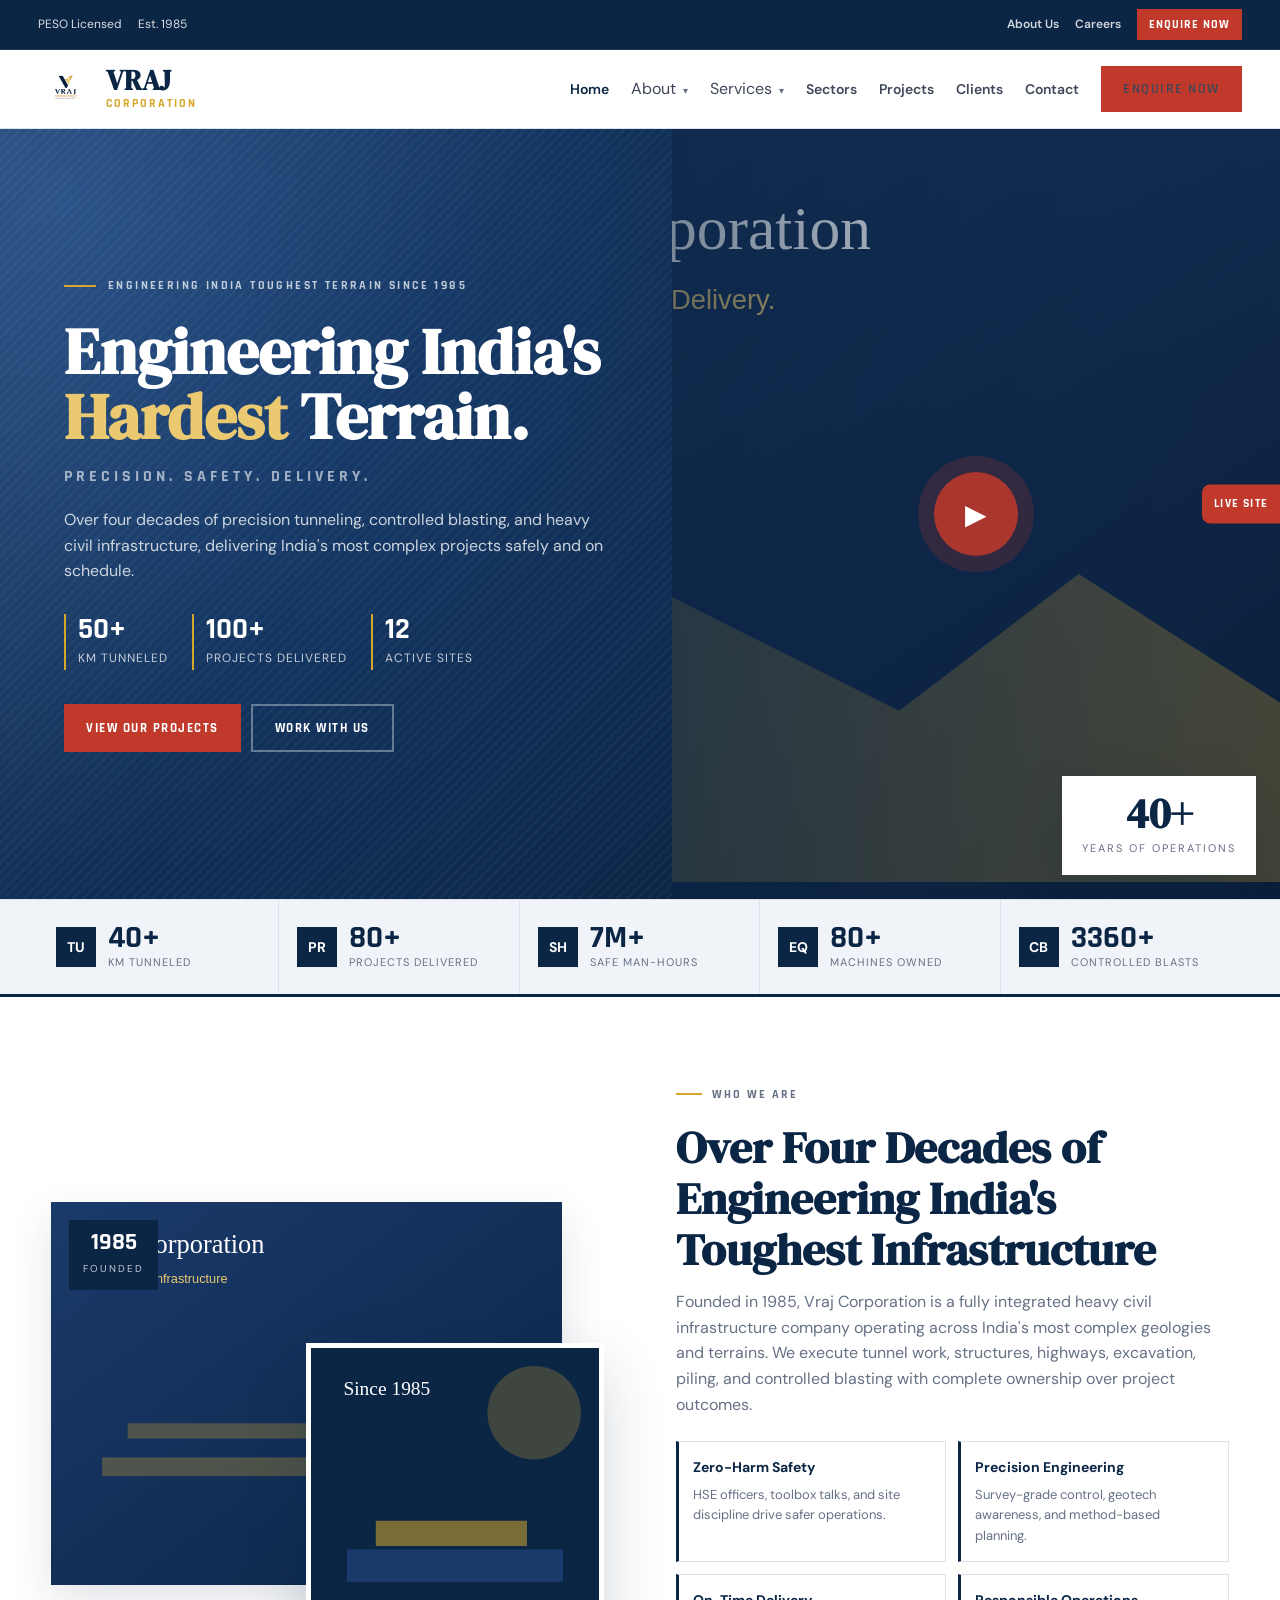
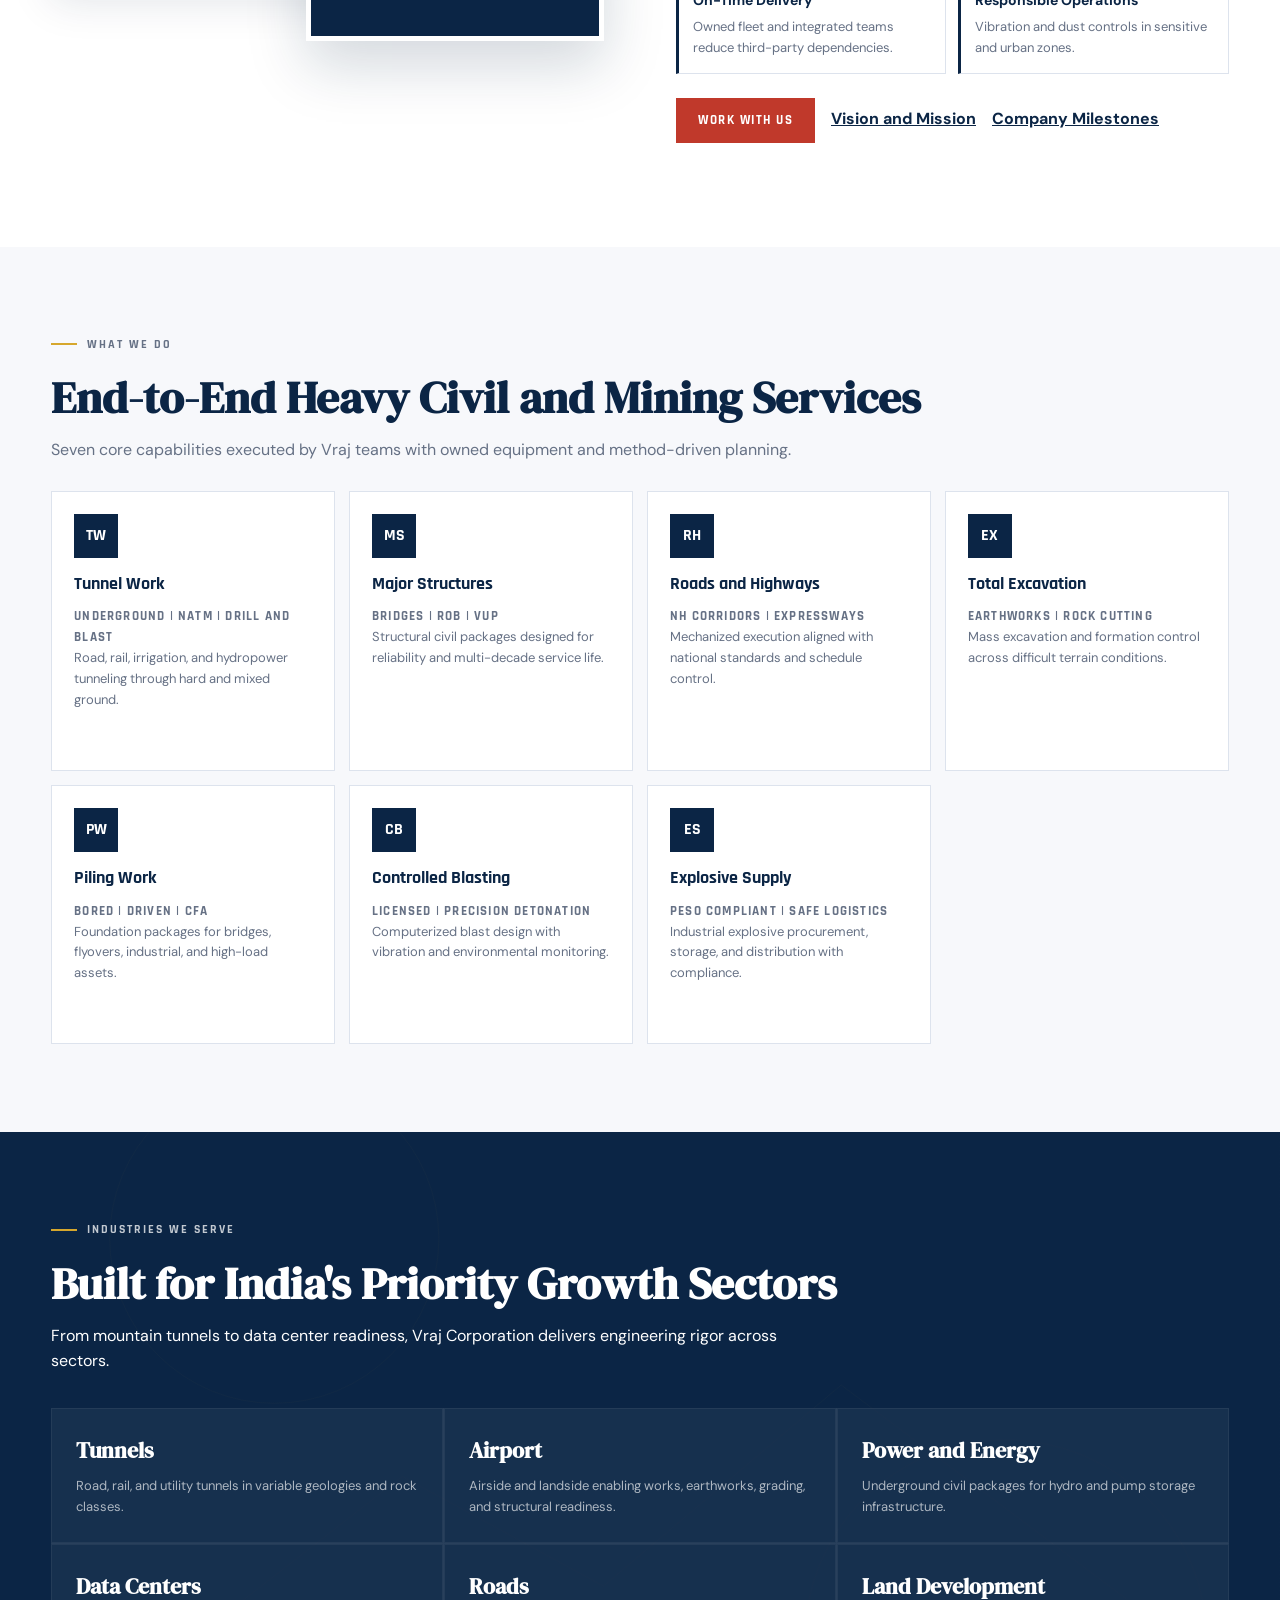
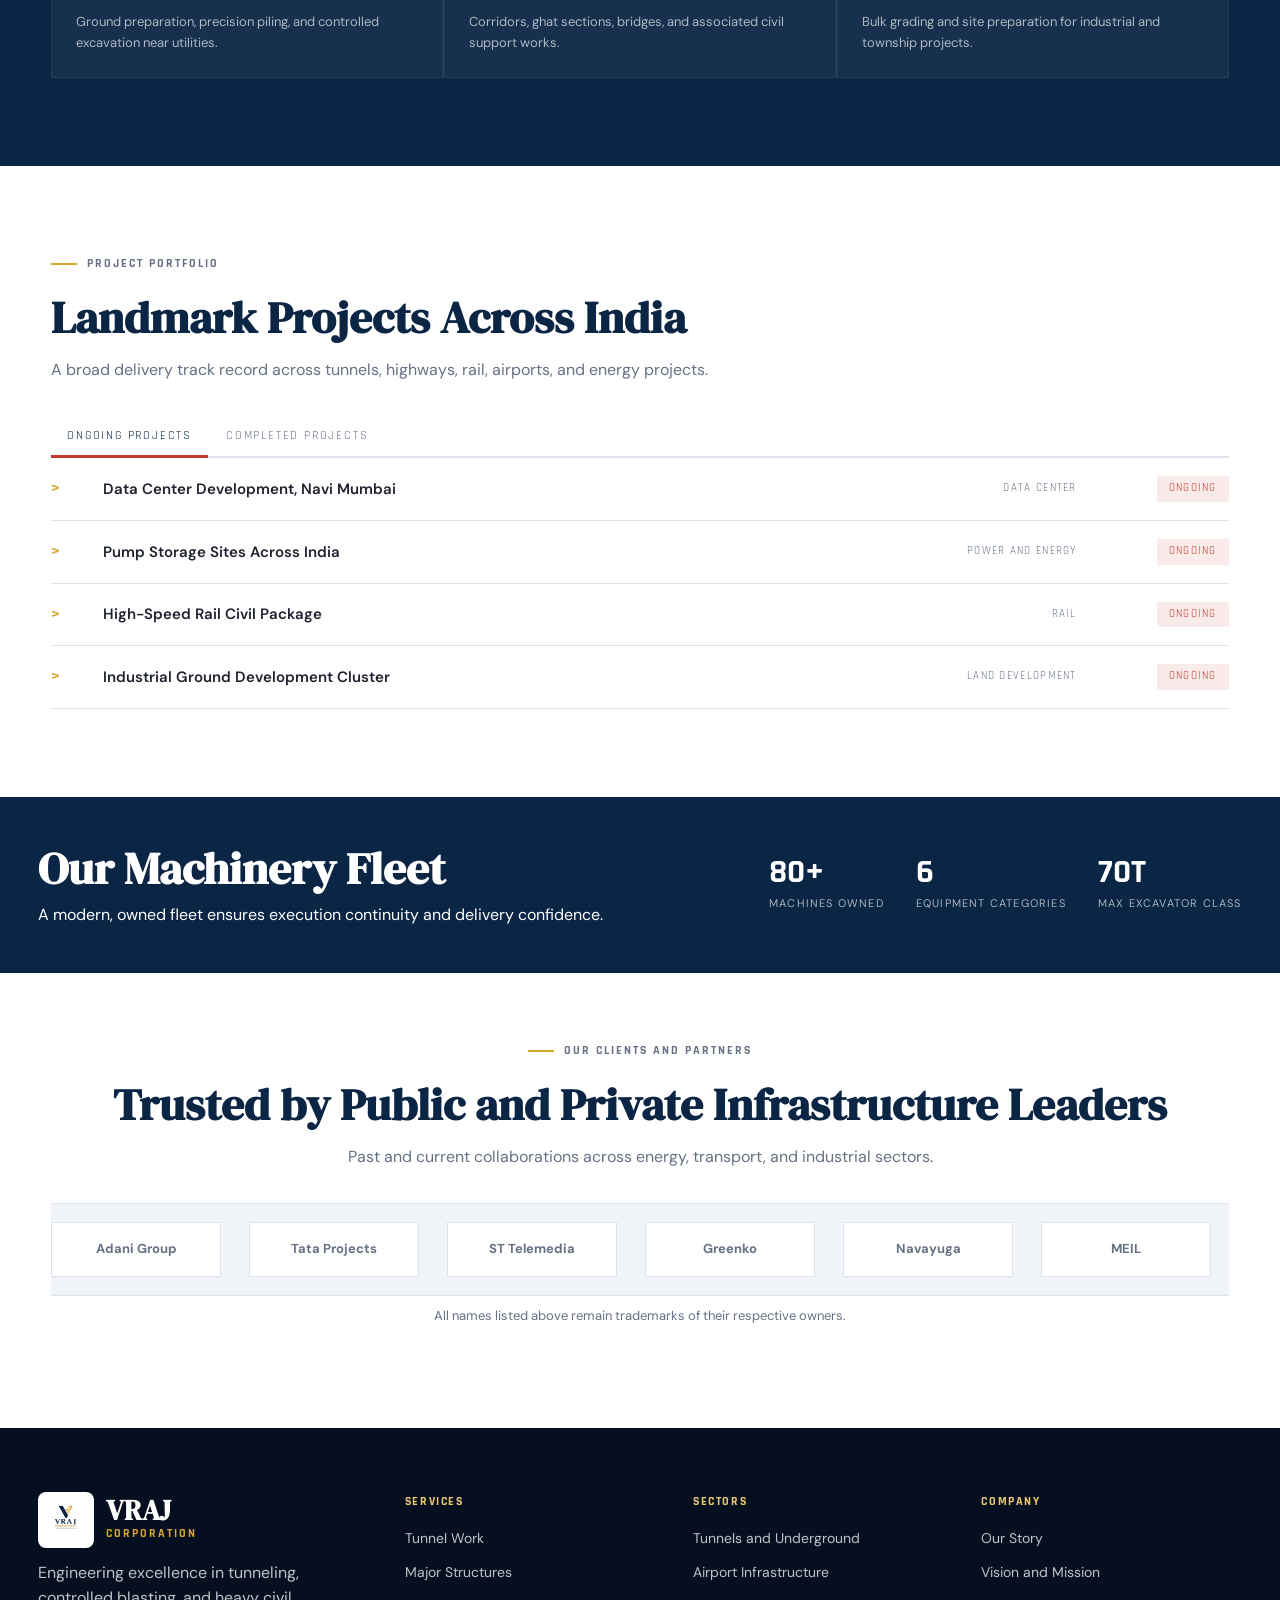
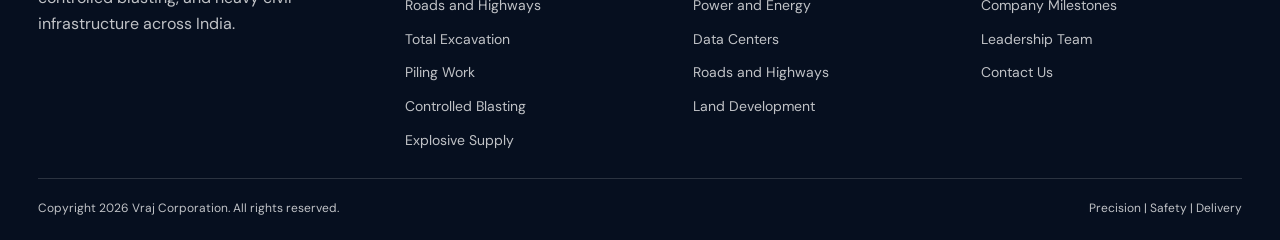
==== commit b206c821: "Point side link to live GitHub Pages site" ====
--- a/index.html
+++ b/index.html
@@ -243,7 +243,7 @@
     </div>
   </footer>
 
-  <a class="side-link" href="https://github.com/svish001/Vraj_Corporation" target="_blank" rel="noopener noreferrer">Main Page Link</a>
+  <a class="side-link" href="https://svish001.github.io/Vraj_Corporation/" target="_blank" rel="noopener noreferrer">Live Site</a>
 
   <script src="assets/js/site.js"></script>
 </body>
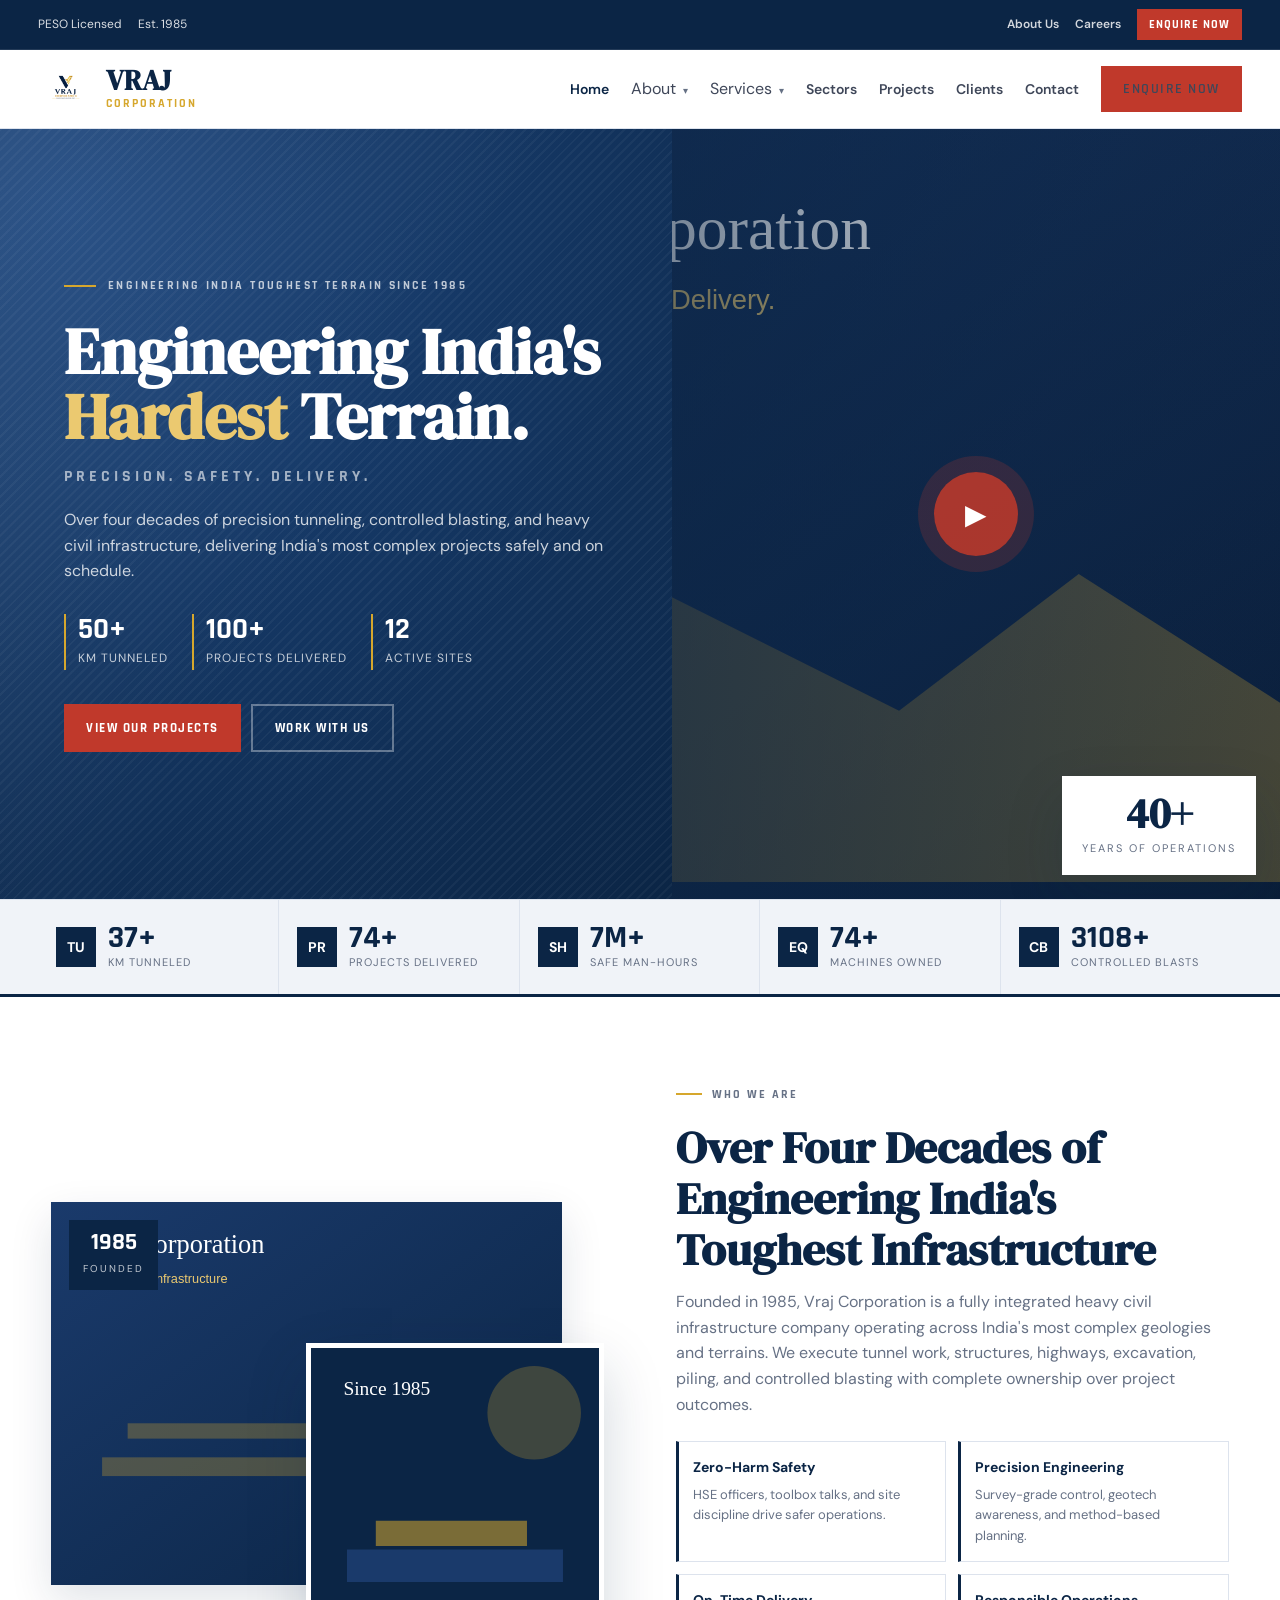
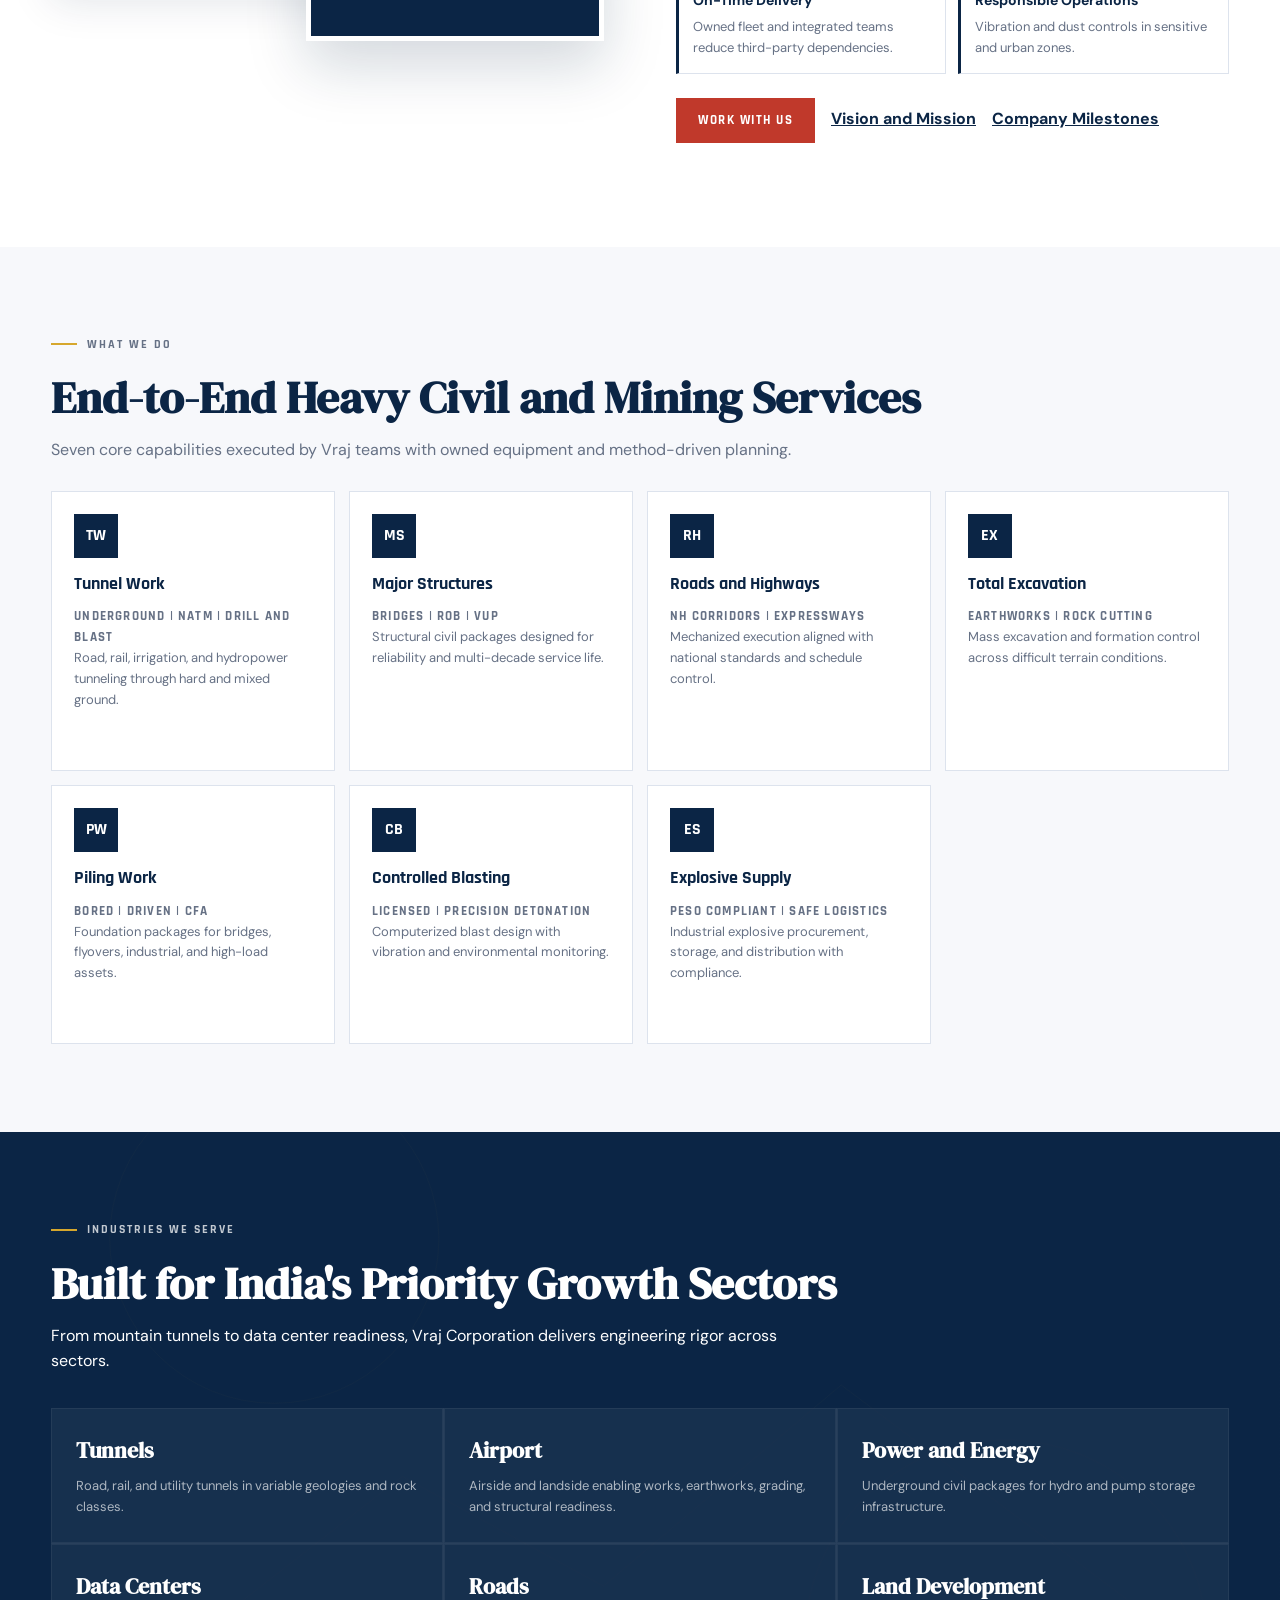
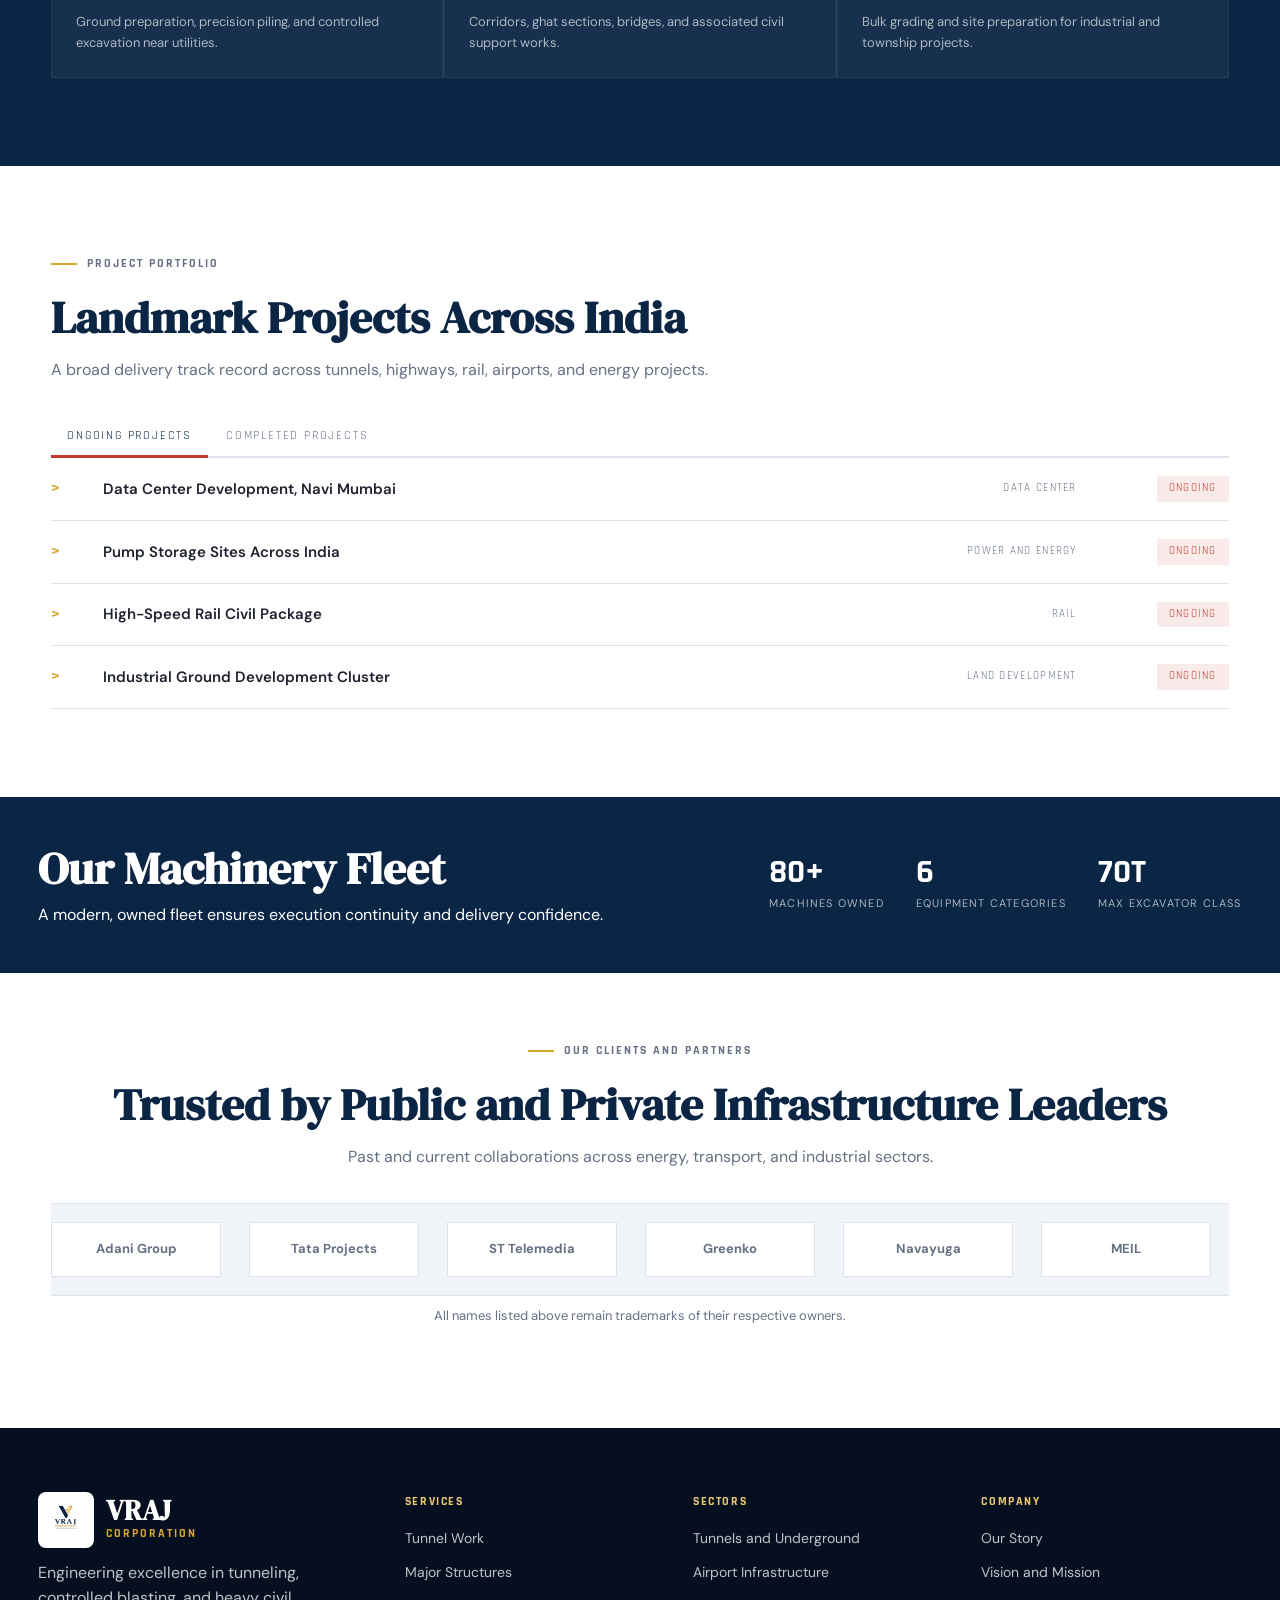
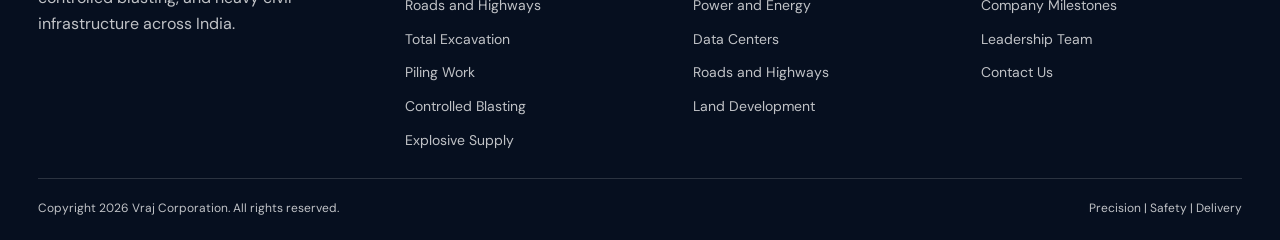
==== commit caa81bbe: "Remove homepage side link" ====
--- a/index.html
+++ b/index.html
@@ -243,8 +243,6 @@
     </div>
   </footer>
 
-  <a class="side-link" href="https://svish001.github.io/Vraj_Corporation/" target="_blank" rel="noopener noreferrer">Live Site</a>
-
   <script src="assets/js/site.js"></script>
 </body>
 </html>
--- a/assets/css/site.css
+++ b/assets/css/site.css
@@ -1083,28 +1083,6 @@
   margin-top: 10px;
   font-size: 13px;
   color: var(--grey-400);
-}
-
-.side-link {
-  position: fixed;
-  right: 0;
-  top: 56%;
-  transform: translateY(-50%);
-  background: var(--red);
-  color: var(--white);
-  text-decoration: none;
-  padding: 10px 12px;
-  border-radius: 8px 0 0 8px;
-  font-family: "Rajdhani", sans-serif;
-  font-size: 12px;
-  letter-spacing: 1.2px;
-  text-transform: uppercase;
-  font-weight: 700;
-  z-index: 120;
-}
-
-.side-link:hover {
-  background: #ad3327;
 }
 
 .reveal {
@@ -1249,14 +1227,6 @@
 }
 
 @media (max-width: 620px) {
-  .side-link {
-    top: auto;
-    bottom: 16px;
-    right: 12px;
-    transform: none;
-    border-radius: 8px;
-  }
-
   .topbar-right {
     display: none;
   }
